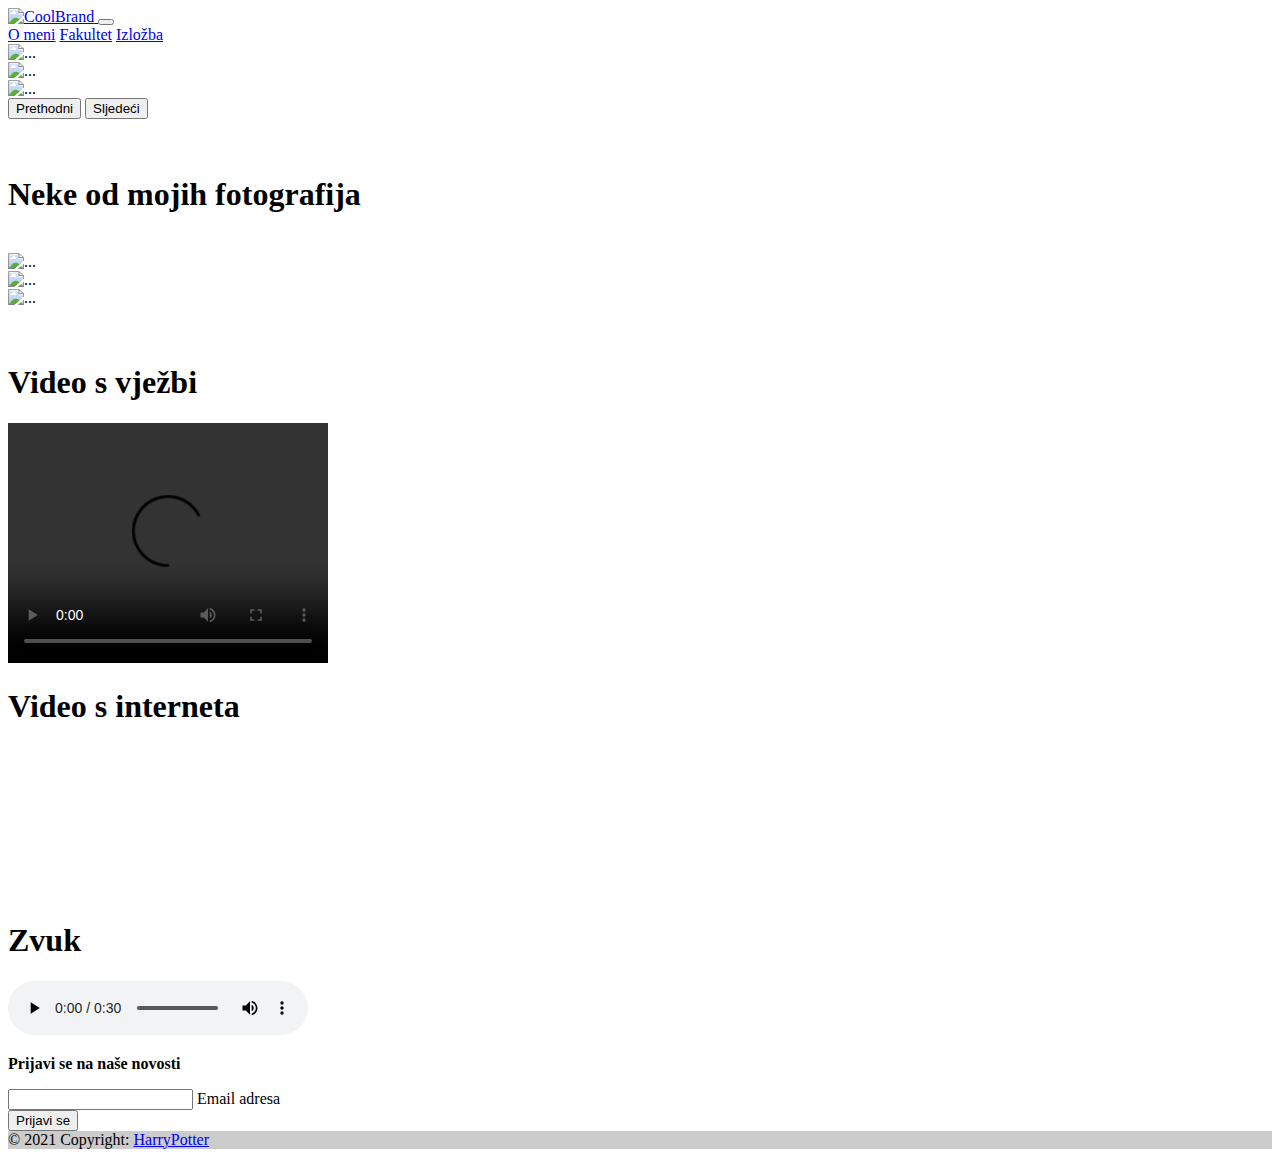
==== druga.html @ d018ba0e "Add files via upload" ====
<!doctype html>
<html>
<head>
    
        <title>Eva Đakulović</title>
        
        <meta charset="utf-8">
        
        <meta name="viewport" content="width=device-width, initial-scale=1, shrink-to-fit=no">
        <script src="https://code.jquery.com/jquery-3.3.1.slim.min.js" integrity="sha384-q8i/X+965DzO0rT7abK41JStQIAqVgRVzpbzo5smXKp4YfRvH+8abtTE1Pi6jizo" crossorigin="anonymous"></script>
        
        <script src="js/bootstrap.min.js"></script>
        <link rel="stylesheet" href="css/bootstrap.css">
        <link rel="stylesheet" href="css/style.css" type="text/css">
</head>
<body>
   
    
<div class="bs-example">
    <nav class="navbar navbar-expand-md navbar-light bg-light">
        <a href="#" class="navbar-brand">
            <img src="slike/logo.png" height="28" alt="CoolBrand">
        </a>
        <button type="button" class="navbar-toggler" data-toggle="collapse" data-target="#navbarCollapse">
            <span class="navbar-toggler-icon"></span>
        </button>

        <div class="collapse navbar-collapse" id="navbarCollapse">
            <div class="navbar-nav">
                <a href="druga.html" class="nav-item nav-link active">O meni</a>
                <a href="https://www.grf.unizg.hr/" class="nav-item nav-link">Fakultet</a>
                <a href="file:///C:/Users/HP/Desktop/webstranica/MoMA%20osvrt_%C4%90akulovi%C4%87.pdf" class="nav-item nav-link">Izložba</a>
                
            </div>
        </div>
    </nav>
</div>
   
    
    
    
<div id="carouselExampleFade" class="carousel slide carousel-fade" data-bs-ride="carousel">
  <div class="carousel-inner">
    <div class="carousel-item active">
      <img src="slike/slider1.jpg" class="d-block w-100" alt="...">
    </div>
    <div class="carousel-item">
      <img src="slike/slider%202.jpg" class="d-block w-100" alt="...">
    </div>
    <div class="carousel-item">
      <img src="slike/slider%203.jpg" class="d-block w-100" alt="...">
    </div>
  </div>
  <button class="carousel-control-prev" type="button" data-bs-target="#carouselExampleFade" data-bs-slide="prev">
    <span class="carousel-control-prev-icon" aria-hidden="true"></span>
    <span class="visually-hidden">Prethodni</span>
  </button>
  <button class="carousel-control-next" type="button" data-bs-target="#carouselExampleFade" data-bs-slide="next">
    <span class="carousel-control-next-icon" aria-hidden="true"></span>
    <span class="visually-hidden">Sljedeći</span>
  </button>
</div>
    <br>
    <br>
    
   <h1>Neke od mojih fotografija</h1>
<br>
    <div class="row row-cols-1 row-cols-md-3 g-4">
  <div class="col">
     <div class="col">
    <div class="card h-100">
      <img src="slike/2.jpg" class="card-img-top" alt="...">
    </div>
  </div>
  </div>
  <div class="col">
    <div class="card h-100">
      <img src="slike/IMG-20220415-WA0001.jpg" class="card-img-top" alt="...">
    </div>
  </div>
  <div class="col">
    <div class="card h-100">
      <img src="slike/6.jpg" class="card-img-top" alt="...">
    </div>
  </div>
</div>
    <br>
    <br>
    
 <h1>Video s vježbi</h1>
        <video width="320" height="240" align="right" preload controls>
  <source src="rezultat.mp4" type="video/mp4">
  <source src="movie.ogv" type="video/ogg">
</video>
    
    <h1>Video s interneta</h1>
    <video id="video_1" width="Širina" height="Visina" | onclick="play() | control ">
<source src="https://www.youtube.com/watch?v=P-57c9mk-2Q&ab_channel=srednjaHR" type="video/TipVidea">
    </video>
    
    <h1>Zvuk</h1>
    <audio src="happy.mp3" type="audio/mpeg" float="center" controls></audio>
    
<footer class="bg-dark text-center text-white">
  <div class="container p-4">
    <section class="">
      <form action="">
        <div class="row d-flex justify-content-center">
          <div class="col-auto">
            <p class="pt-2">
              <strong>Prijavi se na naše novosti</strong>
            </p>
          </div>
          <div class="col-md-5 col-12">
            <div class="form-outline form-white mb-4">
              <input type="email" id="form5Example2" class="form-control" />
              <label class="form-label" for="form5Example2">Email adresa</label>
            </div>
          </div>
          <div class="col-auto">
            <button type="submit" class="btn btn-outline-light mb-4">
             Prijavi se
            </button>
          </div>
        </div>
      </form>
      </section>
    </div>
  <div class="text-center p-3" style="background-color: rgba(0, 0, 0, 0.2);">
    © 2021 Copyright:
    <a class="text-white" href="index.html">HarryPotter</a>
  </div>
</footer>
</body>
</html>
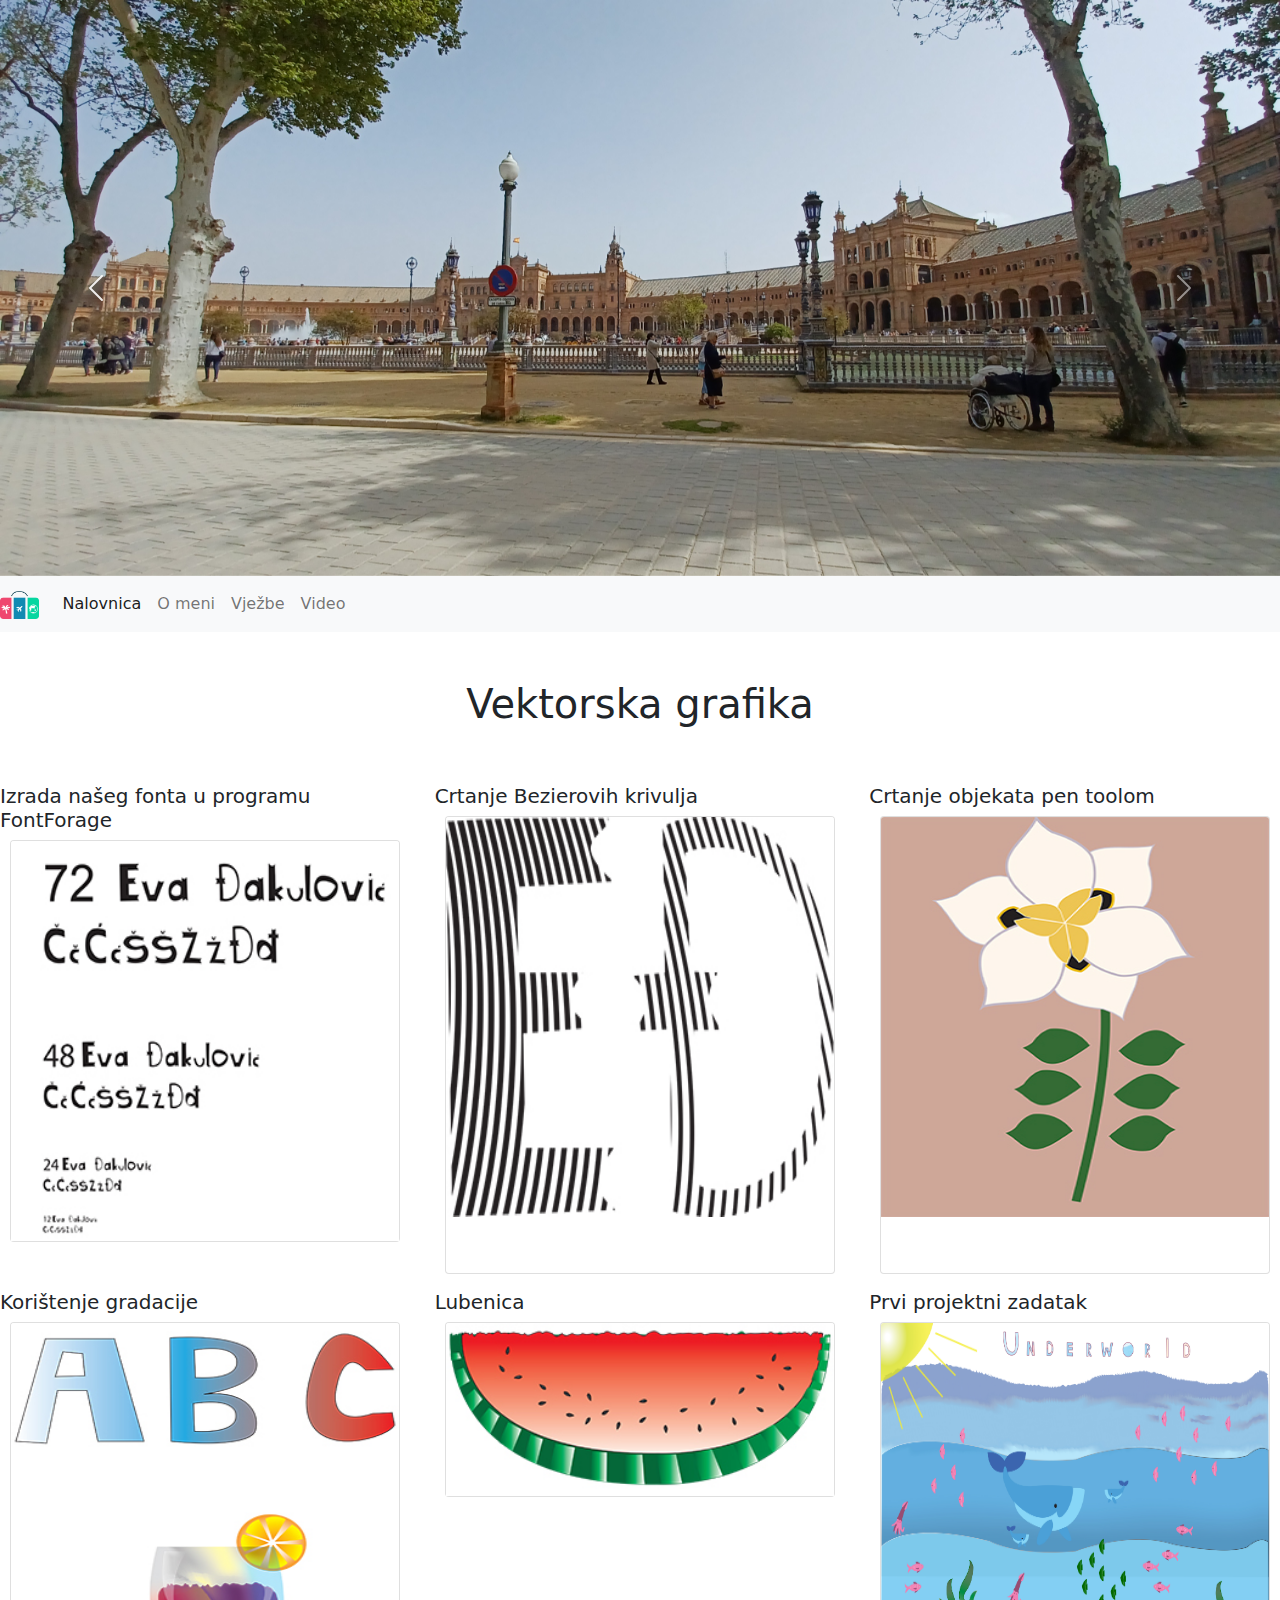
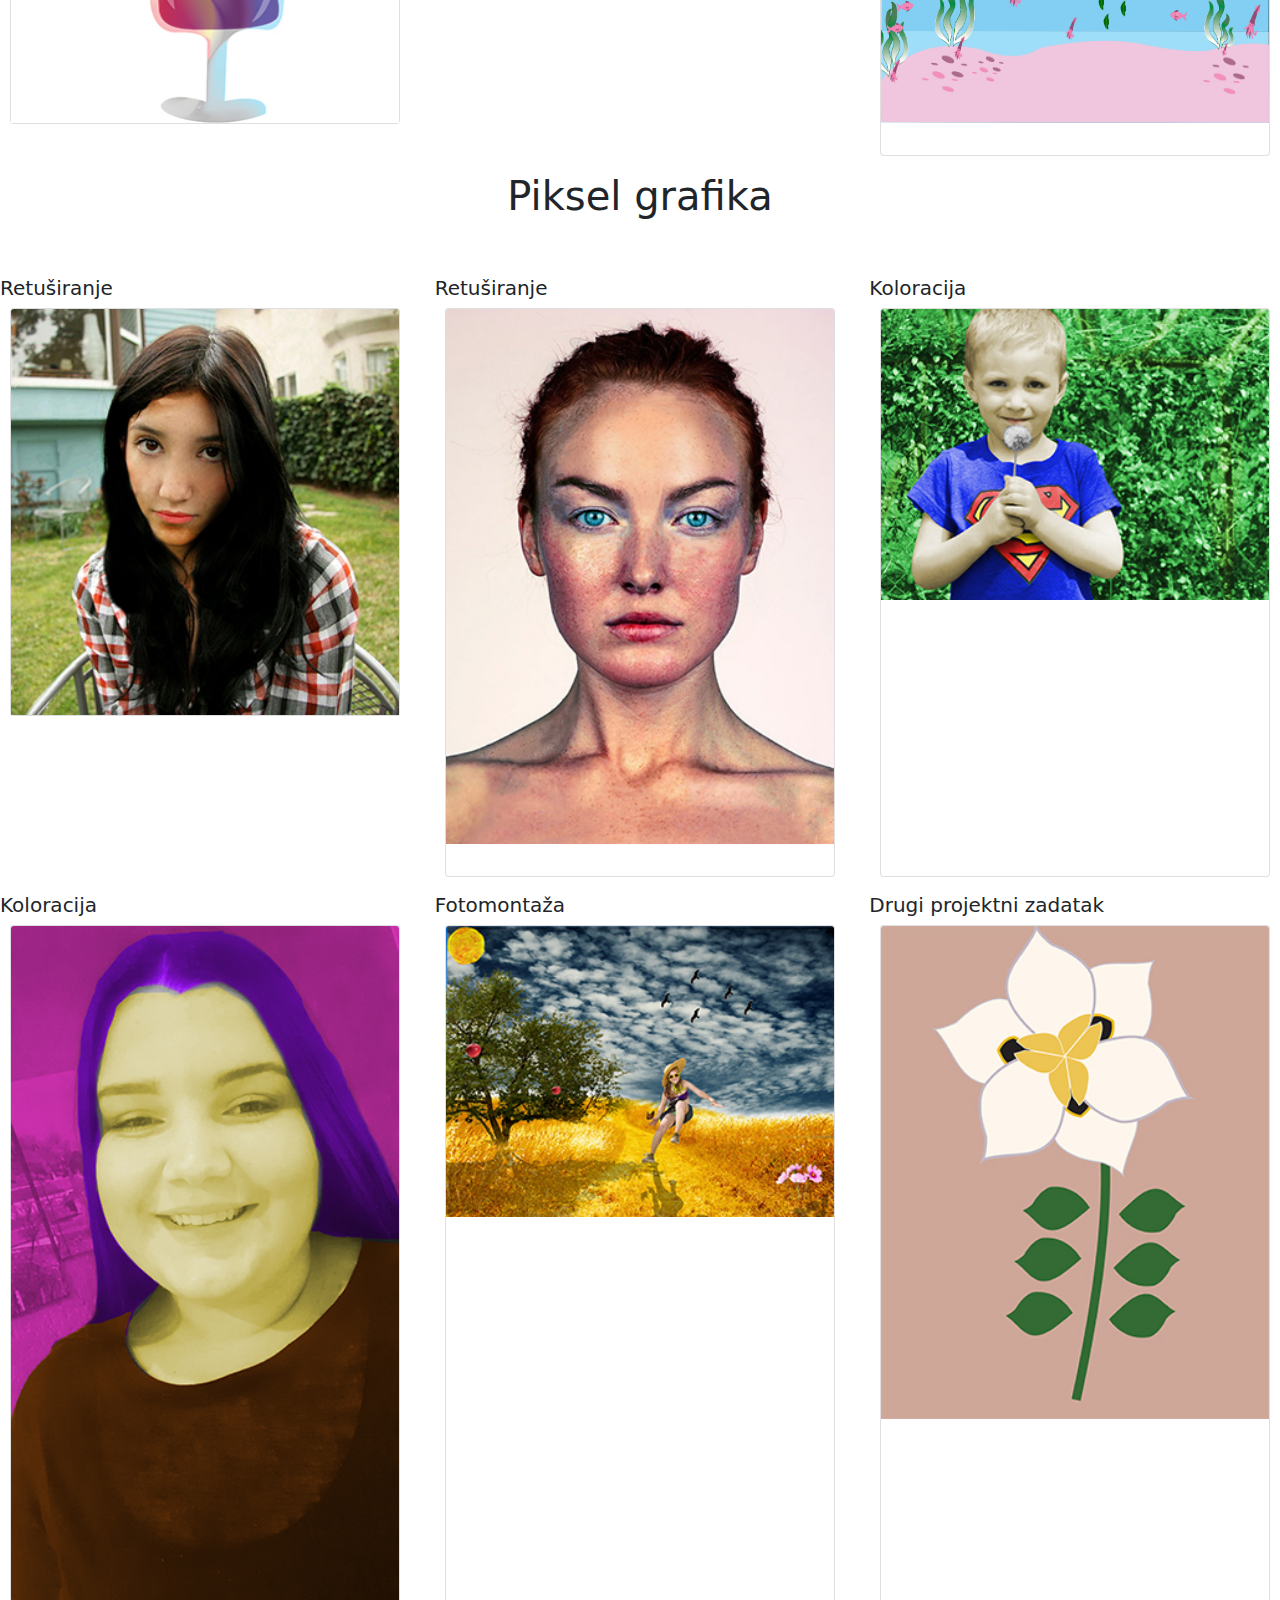
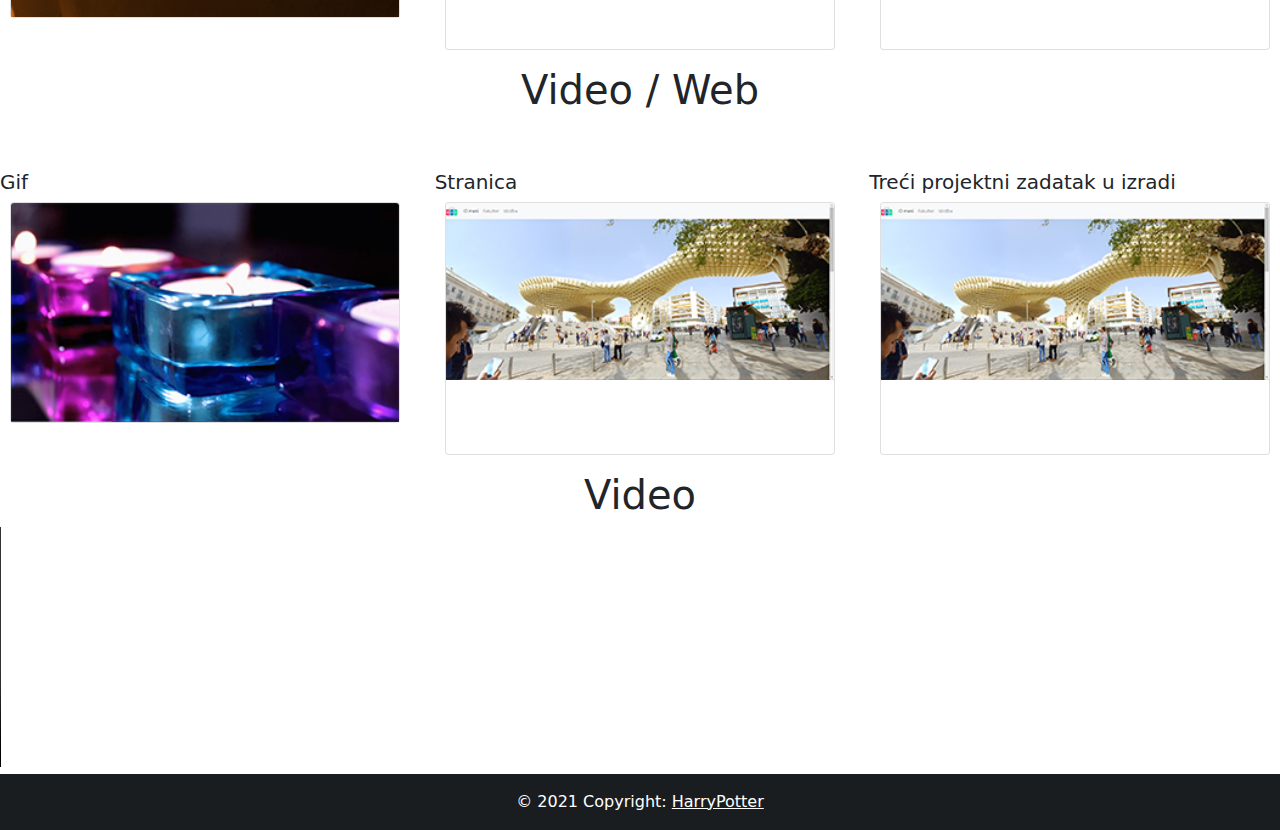
==== commit b7e8430f: "Add files via upload" ====
--- a/druga.html
+++ b/druga.html
@@ -14,30 +14,8 @@
         <link rel="stylesheet" href="css/style.css" type="text/css">
 </head>
 <body>
-   
-    
-<div class="bs-example">
-    <nav class="navbar navbar-expand-md navbar-light bg-light">
-        <a href="#" class="navbar-brand">
-            <img src="slike/logo.png" height="28" alt="CoolBrand">
-        </a>
-        <button type="button" class="navbar-toggler" data-toggle="collapse" data-target="#navbarCollapse">
-            <span class="navbar-toggler-icon"></span>
-        </button>
+    
 
-        <div class="collapse navbar-collapse" id="navbarCollapse">
-            <div class="navbar-nav">
-                <a href="druga.html" class="nav-item nav-link active">O meni</a>
-                <a href="https://www.grf.unizg.hr/" class="nav-item nav-link">Fakultet</a>
-                <a href="file:///C:/Users/HP/Desktop/webstranica/MoMA%20osvrt_%C4%90akulovi%C4%87.pdf" class="nav-item nav-link">Izložba</a>
-                
-            </div>
-        </div>
-    </nav>
-</div>
-   
-    
-    
     
 <div id="carouselExampleFade" class="carousel slide carousel-fade" data-bs-ride="carousel">
   <div class="carousel-inner">
@@ -60,76 +38,172 @@
     <span class="visually-hidden">Sljedeći</span>
   </button>
 </div>
-    <br>
-    <br>
-    
-   <h1>Neke od mojih fotografija</h1>
-<br>
+    
+        
+<div class="bs-example">
+    <nav class="navbar navbar-expand-md navbar-light bg-light">
+        <a href="#" class="navbar-brand">
+            <img src="slike/logo.png" height="28" alt="CoolBrand">
+        </a>
+       
+
+        <div class="collapse navbar-collapse" id="navbarCollapse">
+            <div class="navbar-nav">
+                <a href="index.html" class="nav-item nav-link active">Nalovnica</a>
+                <a href="omeni.html" class="nav-item nav-link">O meni</a>
+                <a href="druga.html" class="nav-item nav-link">Vježbe</a>
+                <a href="video.html" class="nav-item nav-link">Video</a>
+            </div>
+        </div>
+    </nav>
+   </div> 
+    
+    <br>
+    <br>
+   <h1>Vektorska grafika</h1>
+<br><br>
     <div class="row row-cols-1 row-cols-md-3 g-4">
   <div class="col">
      <div class="col">
-    <div class="card h-100">
-      <img src="slike/2.jpg" class="card-img-top" alt="...">
-    </div>
-  </div>
-  </div>
-  <div class="col">
-    <div class="card h-100">
-      <img src="slike/IMG-20220415-WA0001.jpg" class="card-img-top" alt="...">
-    </div>
-  </div>
-  <div class="col">
-    <div class="card h-100">
-      <img src="slike/6.jpg" class="card-img-top" alt="...">
-    </div>
-  </div>
-</div>
-    <br>
-    <br>
-    
- <h1>Video s vježbi</h1>
-        <video width="320" height="240" align="right" preload controls>
+          <h5>Izrada našeg fonta u programu FontForage</h5>
+    <div class="card h-100">
+      <img src="slike/font.jpg" class="card-img-top" alt="..." height="400px">
+    </div>  
+  </div>
+  </div>
+  <div class="col">
+      <h5>Crtanje Bezierovih krivulja</h5>
+    <div class="card h-100">
+      <img src="slike/vjezba2.jpg" class="card-img-top" alt="..."  height="400px">
+    </div>
+  </div>
+  <div class="col">
+        <h5>Crtanje objekata pen toolom</h5>
+    <div class="card h-100">
+      <img src="slike/cvijet.jpg" class="card-img-top" alt="..."  height="400px">
+    </div>
+  </div>
+</div>
+    <br>
+    <br>
+     <div class="row row-cols-1 row-cols-md-3 g-4">
+  <div class="col">
+     <div class="col">
+          <h5>Korištenje gradacije</h5>
+    <div class="card h-100">
+      <img src="slike/casa.jpg" class="card-img-top" alt="..." height="400px">
+    </div>  
+  </div>
+  </div>
+         <div class="col">
+     <div class="col">
+          <h5>Lubenica</h5>
+    <div class="card h-100">
+      <img src="slike/lubenca.jpg" class="card-img-top" alt="..." >
+    </div>  
+  </div>
+  </div>
+  <div class="col">
+      <h5>Prvi projektni zadatak</h5>
+    <div class="card h-100">
+      <img src="slike/projektni1.jpg" class="card-img-top" alt="..."  height="400px">
+    </div>
+  </div>
+</div>
+    <br>
+    <br>
+    
+ <h1>Piksel grafika</h1><br>
+         <br>
+        <div class="row row-cols-1 row-cols-md-3 g-4">
+  <div class="col">
+     <div class="col">
+          <h5>Retuširanje</h5>
+    <div class="card h-100">
+      <img src="slike/vjezbaa6.jpg" class="card-img-top" alt="..." >
+    </div>  
+  </div>
+  </div>
+  <div class="col">
+      <h5>Retuširanje</h5>
+    <div class="card h-100">
+      <img src="slike/zadatak6.jpg" class="card-img-top" alt="..."  >
+    </div>
+  </div>
+  <div class="col">
+        <h5>Koloracija</h5>
+    <div class="card h-100">
+      <img src="slike/cb.jpg" class="card-img-top" alt="...">
+    </div>
+  </div>
+</div><br>
+         <br>
+    <div class="row row-cols-1 row-cols-md-3 g-4">
+  <div class="col">
+     <div class="col">
+         
+          <h5>Koloracija</h5>
+    <div class="card h-100">
+      <img src="slike/retu%C5%A1iranje.jpg" class="card-img-top" alt="...">
+    </div>  
+  </div>
+  </div>
+  <div class="col">
+      <h5>Fotomontaža</h5>
+    <div class="card h-100">
+      <img src="slike/2projekt.jpg" class="card-img-top" alt="..."  >
+    </div>
+  </div>
+  <div class="col">
+     
+        <h5>Drugi projektni zadatak</h5>
+    <div class="card h-100">
+      <img src="slike/cvijet.jpg" class="card-img-top" alt="..."  >
+    </div>
+  </div>
+</div>
+     <br>
+      <br>
+     
+    <h1>Video / Web</h1><br>
+         <br>
+        <div class="row row-cols-1 row-cols-md-3 g-4">
+  <div class="col">
+     <div class="col">
+          <h5>Gif</h5>
+    <div class="card h-100">
+      <img src="slike/gif.jpg" class="card-img-top" alt="..." >
+    </div>  
+  </div>
+  </div>
+  <div class="col">
+      <h5>Stranica</h5>
+    <div class="card h-100">
+      <img src="slike/stranica.jpg" class="card-img-top" alt="..."  >
+    </div>
+  </div>
+  <div class="col">
+        <h5>Treći projektni zadatak
+      u izradi</h5>
+    <div class="card h-100">
+      <img src="slike/stranica.jpg" class="card-img-top" alt="...">
+    </div>
+  </div>
+</div><br>
+         <br>
+    
+    <h1>Video </h1>
+<video width="320" height="240" preload controls>
   <source src="rezultat.mp4" type="video/mp4">
   <source src="movie.ogv" type="video/ogg">
 </video>
-    
-    <h1>Video s interneta</h1>
-    <video id="video_1" width="Širina" height="Visina" | onclick="play() | control ">
-<source src="https://www.youtube.com/watch?v=P-57c9mk-2Q&ab_channel=srednjaHR" type="video/TipVidea">
-    </video>
-    
-    <h1>Zvuk</h1>
-    <audio src="happy.mp3" type="audio/mpeg" float="center" controls></audio>
-    
+    <br>
 <footer class="bg-dark text-center text-white">
-  <div class="container p-4">
-    <section class="">
-      <form action="">
-        <div class="row d-flex justify-content-center">
-          <div class="col-auto">
-            <p class="pt-2">
-              <strong>Prijavi se na naše novosti</strong>
-            </p>
-          </div>
-          <div class="col-md-5 col-12">
-            <div class="form-outline form-white mb-4">
-              <input type="email" id="form5Example2" class="form-control" />
-              <label class="form-label" for="form5Example2">Email adresa</label>
-            </div>
-          </div>
-          <div class="col-auto">
-            <button type="submit" class="btn btn-outline-light mb-4">
-             Prijavi se
-            </button>
-          </div>
-        </div>
-      </form>
-      </section>
-    </div>
+  
   <div class="text-center p-3" style="background-color: rgba(0, 0, 0, 0.2);">
     © 2021 Copyright:
     <a class="text-white" href="index.html">HarryPotter</a>
   </div>
 </footer>
 </body>
-</html>+</html>
--- a/css/style.css
+++ b/css/style.css
@@ -0,0 +1,44 @@
+h1{
+    text-align: center;
+}
+.text{
+    display: block;
+    float: center;
+    width:70%;
+    margin:0 auto;
+    padding: 50px 0;
+}
+h2{
+    text-align: center;
+}
+p{
+    text-align: justify;
+}
+.neodredena{
+    display: block;
+    float: left;
+    width:50%;
+}
+.odredena{
+    display: block;
+    float: right;
+    width:50%;
+
+}
+.img{
+   margin: 0 auto;
+    padding: 0 570px; 
+}
+.container-lg{
+    width: 80%;
+    display: block;
+    float: center;
+    margin: 0 auto;
+}
+.card{
+    margin: 0 auto;
+    width: 95%;
+    display: block;
+    float: center;
+}
+
